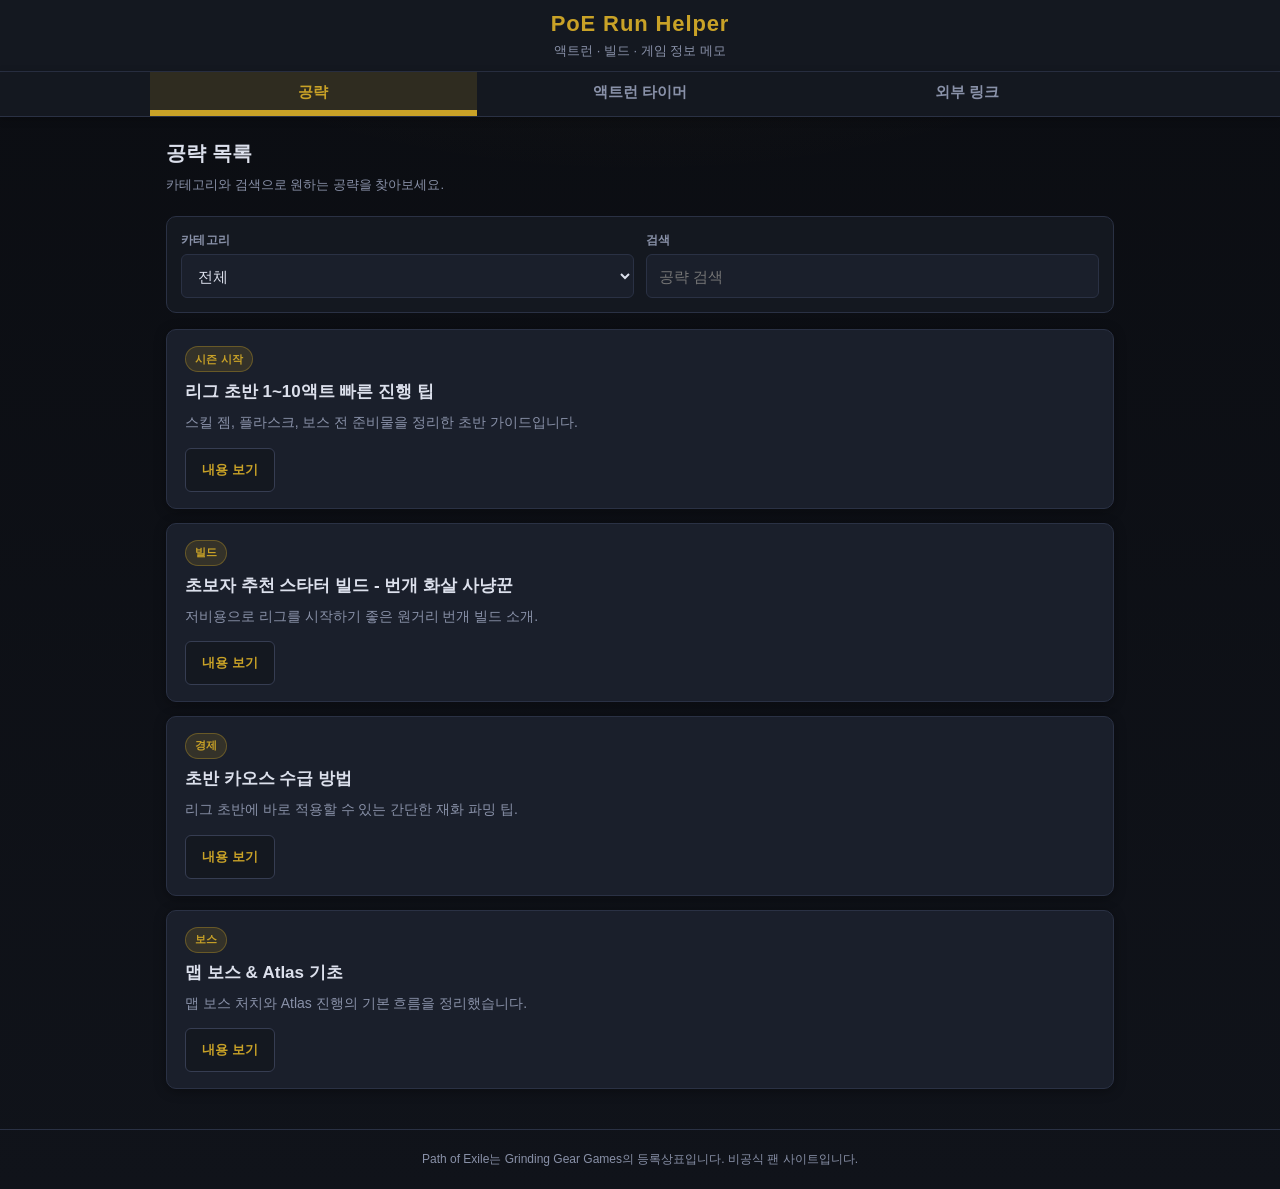
==== index.html @ e357b381 "뼈대 생성 후 1차 수정" ====
<!DOCTYPE html>
<html lang="ko">
<head>
  <meta charset="UTF-8">
  <meta name="viewport" content="width=device-width, initial-scale=1.0">
  <meta name="description" content="Path of Exile 액트런 타이머, 공략 정리, 외부 링크 모음">
  <title>PoE Run Helper</title>
  <!-- 상대 경로: GitHub Pages에서도 그대로 동작 -->
  <link rel="stylesheet" href="css/style.css">
</head>
<body>
  <!-- 상단 헤더 -->
  <header class="site-header">
    <div class="header-inner">
      <h1 class="site-title">PoE Run Helper</h1>
      <p class="site-subtitle">액트런 · 빌드 · 게임 정보 메모</p>
    </div>
  </header>

  <!-- 메인 네비게이션 (탭 전환) -->
  <nav class="main-nav" aria-label="메인 메뉴">
    <ul class="nav-list">
      <li>
        <button type="button" class="nav-btn is-active" data-section="guides">
          공략
        </button>
      </li>
      <li>
        <button type="button" class="nav-btn" data-section="timer">
          액트런 타이머
        </button>
      </li>
      <li>
        <button type="button" class="nav-btn" data-section="links">
          외부 링크
        </button>
      </li>
    </ul>
  </nav>

  <main class="main-content">
    <!-- ===== 공략 섹션 ===== -->
    <section id="guides" class="content-section is-active" aria-labelledby="guides-heading">
      <div class="section-header">
        <h2 id="guides-heading">공략 목록</h2>
        <p class="section-desc">카테고리와 검색으로 원하는 공략을 찾아보세요.</p>
      </div>

      <!-- 필터 & 검색 -->
      <div class="guide-controls">
        <div class="control-group">
          <label for="category-filter">카테고리</label>
          <select id="category-filter">
            <option value="all">전체</option>
          </select>
        </div>
        <div class="control-group">
          <label for="guide-search">검색</label>
          <input type="search" id="guide-search" placeholder="공략 검색" autocomplete="off">
        </div>
      </div>

      <!-- 공략 목록 (JavaScript로 채움) -->
      <ul id="guide-list" class="guide-list" aria-live="polite"></ul>
      <p id="guide-empty" class="empty-message" hidden>검색 결과가 없습니다.</p>
    </section>

    <!-- ===== 액트런 타이머 섹션 ===== -->
    <section id="timer" class="content-section" aria-labelledby="timer-heading" hidden>
      <div class="section-header">
        <h2 id="timer-heading">액트런 타이머</h2>
        <p class="section-desc">액트 1~10 구간 시간을 기록합니다. 새로고침 시 기록이 초기화됩니다.</p>
      </div>

      <!-- 타이머 상태 + 누적 시간 -->
      <div class="timer-panel" id="timer-panel">
        <p class="timer-status" id="timer-status" aria-live="polite">대기</p>
        <div class="timer-display" id="timer-display" aria-live="polite">00:00:00.0</div>
        <p class="timer-recent" id="timer-recent" aria-live="polite"></p>
      </div>

      <!-- 타이머 제어 버튼 -->
      <div class="timer-controls">
        <button type="button" id="btn-start" class="btn btn-primary">시작</button>
        <button type="button" id="btn-pause" class="btn" disabled>일시정지</button>
        <button type="button" id="btn-resume" class="btn" disabled>재개</button>
        <button type="button" id="btn-reset" class="btn btn-danger">초기화</button>
      </div>

      <!-- 액트 완료 버튼 (1~10) -->
      <div class="act-buttons">
        <h3>액트 완료 기록</h3>
        <div id="act-btn-group" class="act-btn-group"></div>
        <button type="button" id="btn-undo-act" class="btn btn-secondary" disabled>
          마지막 액트 기록 취소
        </button>
      </div>

      <!-- 액트 기록 테이블 -->
      <div class="act-records-wrap">
        <h3>기록</h3>
        <table class="act-table" aria-label="액트 구간 기록">
          <thead>
            <tr>
              <th scope="col">액트</th>
              <th scope="col">누적 시간</th>
              <th scope="col">구간 시간</th>
            </tr>
          </thead>
          <tbody id="act-records-body">
            <tr class="empty-row">
              <td colspan="3">아직 기록이 없습니다. 타이머를 시작한 뒤 액트 완료 버튼을 눌러보세요.</td>
            </tr>
          </tbody>
        </table>
      </div>
    </section>

    <!-- ===== 외부 링크 섹션 ===== -->
    <section id="links" class="content-section" aria-labelledby="links-heading" hidden>
      <div class="section-header">
        <h2 id="links-heading">외부 공략 링크</h2>
        <p class="section-desc">유용한 PoE 관련 사이트로 이동합니다. 새 탭에서 열립니다.</p>
      </div>
      <div id="external-links" class="link-cards"></div>
    </section>
  </main>

  <footer class="site-footer">
    <p>Path of Exile는 Grinding Gear Games의 등록상표입니다. 비공식 팬 사이트입니다.</p>
  </footer>

  <!-- 데이터 파일을 먼저, 앱 로직을 나중에 불러옴 -->
  <script src="js/data.js"></script>
  <script src="js/app.js"></script>
</body>
</html>
---- css/style.css ----
/* ========================================
   PoE Run Helper - 공통 스타일
   ======================================== */

:root {
  --bg-dark: #0b0d12;
  --bg-panel: #141820;
  --bg-card: #1a1f2b;
  --bg-card-expanded: #1e2433;
  --bg-hover: #252b3a;
  --border: #2a3144;
  --border-light: #363d52;
  --text: #dce0ec;
  --text-muted: #8991a8;
  --accent: #c9a227;
  --accent-dim: #8a7020;
  --accent-glow: rgba(201, 162, 39, 0.15);
  --danger: #c44;
  --success: #4a9;
  --running: #5cb85c;
  --paused: #d4a017;
  --radius: 10px;
  --radius-sm: 6px;
  --shadow: 0 2px 12px rgba(0, 0, 0, 0.35);
  --shadow-hover: 0 6px 24px rgba(0, 0, 0, 0.45);
  --max-width: 980px;
  --font: "Segoe UI", "Malgun Gothic", sans-serif;
  --font-mono: "Consolas", "Courier New", monospace;
  --touch-min: 44px;
}

*,
*::before,
*::after {
  box-sizing: border-box;
}

html {
  scroll-behavior: smooth;
}

body {
  margin: 0;
  min-height: 100vh;
  font-family: var(--font);
  font-size: 16px;
  line-height: 1.6;
  color: var(--text);
  background: var(--bg-dark);
  background-image:
    radial-gradient(ellipse 80% 50% at 50% -20%, rgba(201, 162, 39, 0.08) 0%, transparent 70%),
    linear-gradient(180deg, #0b0d12 0%, #10131a 100%);
}

/* 포커스 링 (키보드 접근성) */
:focus-visible {
  outline: 2px solid var(--accent);
  outline-offset: 2px;
}

/* ===== 헤더 ===== */
.site-header {
  border-bottom: 1px solid var(--border);
  background: var(--bg-panel);
  padding: 0.625rem 1rem;
  text-align: center;
}

.site-title {
  margin: 0;
  font-size: 1.375rem;
  font-weight: 700;
  color: var(--accent);
  letter-spacing: 0.04em;
  line-height: 1.3;
}

.site-subtitle {
  margin: 0.125rem 0 0;
  font-size: 0.8125rem;
  color: var(--text-muted);
}

/* ===== 네비게이션 ===== */
.main-nav {
  position: sticky;
  top: 0;
  z-index: 100;
  background: var(--bg-panel);
  border-bottom: 1px solid var(--border);
  box-shadow: 0 2px 8px rgba(0, 0, 0, 0.25);
}

.nav-list {
  display: flex;
  list-style: none;
  margin: 0 auto;
  padding: 0;
  max-width: var(--max-width);
}

.nav-list li {
  flex: 1;
  min-width: 0;
}

.nav-btn {
  display: block;
  width: 100%;
  min-height: var(--touch-min);
  padding: 0.625rem 0.5rem;
  border: none;
  border-bottom: 3px solid transparent;
  background: transparent;
  color: var(--text-muted);
  font-family: inherit;
  font-size: 0.9375rem;
  font-weight: 600;
  cursor: pointer;
  transition: color 0.2s, border-color 0.2s, background 0.2s;
  white-space: nowrap;
}

.nav-btn:hover {
  color: var(--text);
  background: var(--bg-hover);
}

.nav-btn.is-active {
  color: var(--accent);
  border-bottom-color: var(--accent);
  background: var(--accent-glow);
  box-shadow: inset 0 -3px 0 var(--accent);
}

/* ===== 메인 ===== */
.main-content {
  max-width: var(--max-width);
  margin: 0 auto;
  padding: 1.25rem 1rem 2.5rem;
}

.content-section {
  display: none;
}

.content-section.is-active {
  display: block;
}

.section-header {
  margin-bottom: 1.25rem;
}

.section-header h2 {
  margin: 0 0 0.375rem;
  font-size: 1.25rem;
  color: var(--text);
}

.section-desc {
  margin: 0;
  font-size: 0.8125rem;
  color: var(--text-muted);
}

/* ===== 공통 버튼 ===== */
.btn {
  display: inline-flex;
  align-items: center;
  justify-content: center;
  min-height: var(--touch-min);
  padding: 0.5rem 1.125rem;
  border: 1px solid var(--border);
  border-radius: var(--radius-sm);
  background: var(--bg-card);
  color: var(--text);
  font-family: inherit;
  font-size: 0.875rem;
  font-weight: 600;
  cursor: pointer;
  transition: background 0.15s, border-color 0.15s, transform 0.1s;
}

.btn:hover:not(:disabled) {
  background: var(--bg-hover);
  border-color: var(--border-light);
}

.btn:active:not(:disabled) {
  transform: scale(0.98);
}

.btn:disabled {
  opacity: 0.4;
  cursor: not-allowed;
}

.btn-primary {
  background: var(--accent-dim);
  border-color: var(--accent);
  color: #fff;
}

.btn-primary:hover:not(:disabled) {
  background: var(--accent);
}

.btn-danger {
  border-color: var(--danger);
  color: #f88;
}

.btn-secondary {
  margin-top: 0.875rem;
}

/* ===== 공략 ===== */
.guide-controls {
  display: flex;
  flex-wrap: wrap;
  gap: 0.75rem;
  margin-bottom: 1rem;
  padding: 0.875rem;
  background: var(--bg-panel);
  border: 1px solid var(--border);
  border-radius: var(--radius);
}

.control-group {
  flex: 1 1 160px;
  min-width: 0;
  display: flex;
  flex-direction: column;
  gap: 0.25rem;
}

.control-group label {
  font-size: 0.75rem;
  font-weight: 600;
  color: var(--text-muted);
  text-transform: uppercase;
  letter-spacing: 0.04em;
}

.control-group select,
.control-group input {
  width: 100%;
  min-height: var(--touch-min);
  padding: 0.5rem 0.75rem;
  border: 1px solid var(--border);
  border-radius: var(--radius-sm);
  background: var(--bg-card);
  color: var(--text);
  font-family: inherit;
  font-size: 0.9375rem;
}

.control-group input:focus,
.control-group select:focus {
  outline: none;
  border-color: var(--accent);
  box-shadow: 0 0 0 2px var(--accent-glow);
}

.guide-list {
  list-style: none;
  margin: 0;
  padding: 0;
  display: flex;
  flex-direction: column;
  gap: 0.875rem;
}

.guide-item {
  border: 1px solid var(--border);
  border-radius: var(--radius);
  background: var(--bg-card);
  box-shadow: var(--shadow);
  overflow: hidden;
  transition: border-color 0.2s, box-shadow 0.2s, background 0.2s;
}

.guide-item:hover {
  border-color: var(--border-light);
  box-shadow: var(--shadow-hover);
}

.guide-item.is-expanded {
  border-color: var(--accent-dim);
  background: var(--bg-card-expanded);
  box-shadow: 0 0 0 1px var(--accent-glow), var(--shadow-hover);
}

.guide-card-body {
  padding: 1rem 1.125rem;
}

.guide-card-top {
  display: flex;
  flex-wrap: wrap;
  align-items: flex-start;
  gap: 0.5rem 0.75rem;
  margin-bottom: 0.5rem;
}

.guide-category {
  display: inline-block;
  flex-shrink: 0;
  padding: 0.2rem 0.55rem;
  border-radius: 999px;
  border: 1px solid rgba(201, 162, 39, 0.35);
  background: var(--accent-glow);
  color: var(--accent);
  font-size: 0.6875rem;
  font-weight: 700;
  letter-spacing: 0.03em;
  text-transform: uppercase;
}

.guide-title {
  flex: 1 1 100%;
  margin: 0;
  font-size: 1.0625rem;
  font-weight: 700;
  color: var(--text);
  line-height: 1.4;
}

.guide-summary {
  margin: 0 0 0.875rem;
  font-size: 0.875rem;
  color: var(--text-muted);
  line-height: 1.55;
}

.guide-toggle {
  display: inline-flex;
  align-items: center;
  min-height: var(--touch-min);
  padding: 0.375rem 1rem;
  border: 1px solid var(--border-light);
  border-radius: var(--radius-sm);
  background: var(--bg-panel);
  color: var(--accent);
  font-family: inherit;
  font-size: 0.8125rem;
  font-weight: 600;
  cursor: pointer;
  transition: background 0.15s, border-color 0.15s;
}

.guide-toggle:hover {
  background: var(--bg-hover);
  border-color: var(--accent-dim);
}

.guide-item.is-expanded .guide-toggle {
  background: var(--accent-glow);
  border-color: var(--accent-dim);
}

/* 펼침 영역 애니메이션 */
.guide-detail {
  display: grid;
  grid-template-rows: 0fr;
  transition: grid-template-rows 0.28s ease;
}

.guide-item.is-expanded .guide-detail {
  grid-template-rows: 1fr;
}

.guide-detail-inner {
  overflow: hidden;
}

.guide-detail-content {
  padding: 0 1.125rem 1.125rem;
  border-top: 1px solid var(--border);
  padding-top: 1rem;
}

.guide-section {
  margin-bottom: 1.125rem;
}

.guide-section:last-child {
  margin-bottom: 0;
}

.guide-section-heading {
  margin: 0 0 0.5rem;
  font-size: 0.9375rem;
  font-weight: 700;
  color: var(--accent);
}

.guide-section-list {
  margin: 0;
  padding-left: 1.125rem;
  color: var(--text);
}

.guide-section-list li {
  margin-bottom: 0.375rem;
  font-size: 0.875rem;
  line-height: 1.6;
}

.guide-section-list li:last-child {
  margin-bottom: 0;
}

.empty-message {
  text-align: center;
  padding: 2rem 1rem;
  color: var(--text-muted);
  font-size: 0.9375rem;
}

/* ===== 타이머 ===== */
.timer-panel {
  text-align: center;
  padding: 1.25rem 1rem 1rem;
  margin-bottom: 1rem;
  border: 1px solid var(--border);
  border-radius: var(--radius);
  background: var(--bg-panel);
  transition: border-color 0.25s, box-shadow 0.25s;
}

.timer-panel.is-running {
  border-color: rgba(92, 184, 92, 0.45);
  box-shadow: 0 0 20px rgba(92, 184, 92, 0.08);
}

.timer-panel.is-paused {
  border-color: rgba(212, 160, 23, 0.45);
  box-shadow: 0 0 20px rgba(212, 160, 23, 0.08);
}

.timer-status {
  margin: 0 0 0.5rem;
  font-size: 0.8125rem;
  font-weight: 700;
  letter-spacing: 0.08em;
  text-transform: uppercase;
  color: var(--text-muted);
}

.timer-panel.is-running .timer-status {
  color: var(--running);
}

.timer-panel.is-paused .timer-status {
  color: var(--paused);
}

.timer-display {
  font-family: var(--font-mono);
  font-size: clamp(2.75rem, 12vw, 4.5rem);
  font-weight: 700;
  font-variant-numeric: tabular-nums;
  letter-spacing: 0.02em;
  color: var(--accent);
  line-height: 1.1;
  min-height: 1.2em;
}

.timer-recent {
  margin: 0.75rem 0 0;
  min-height: 1.25em;
  font-size: 0.875rem;
  color: var(--text-muted);
}

.timer-recent:not(:empty) {
  color: var(--success);
  font-weight: 600;
}

.timer-controls {
  display: flex;
  flex-wrap: wrap;
  gap: 0.5rem;
  justify-content: center;
  margin-bottom: 1.75rem;
}

.act-buttons h3,
.act-records-wrap h3 {
  margin: 0 0 0.75rem;
  font-size: 0.9375rem;
  font-weight: 600;
  color: var(--text-muted);
}

.act-btn-group {
  display: grid;
  grid-template-columns: repeat(5, 1fr);
  gap: 0.625rem;
}

.act-btn {
  min-height: var(--touch-min);
  padding: 0.625rem 0.375rem;
  font-size: 0.8125rem;
  font-weight: 700;
  line-height: 1.2;
  border-color: var(--border-light);
}

.act-btn.is-recorded {
  border-color: rgba(68, 170, 153, 0.5);
  background: rgba(68, 170, 153, 0.1);
}

.act-records-wrap {
  margin-top: 1.5rem;
  overflow-x: auto;
  -webkit-overflow-scrolling: touch;
}

.act-table {
  width: 100%;
  min-width: 320px;
  border-collapse: collapse;
  font-size: 0.875rem;
}

.act-table th,
.act-table td {
  padding: 0.75rem 0.875rem;
  border: 1px solid var(--border);
  text-align: center;
}

.act-table th {
  background: var(--bg-panel);
  color: var(--text-muted);
  font-weight: 600;
  font-size: 0.8125rem;
}

.act-table td {
  background: var(--bg-card);
  font-family: var(--font-mono);
  font-variant-numeric: tabular-nums;
}

.act-table td:first-child {
  font-family: var(--font);
  font-weight: 700;
  color: var(--accent);
}

.act-table tr.is-latest td {
  background: rgba(201, 162, 39, 0.1);
  border-color: var(--accent-dim);
}

.act-table .empty-row td {
  padding: 1.25rem;
  color: var(--text-muted);
  font-family: var(--font);
  font-style: normal;
  font-size: 0.8125rem;
  line-height: 1.5;
}

/* ===== 외부 링크 ===== */
.link-cards {
  display: grid;
  grid-template-columns: repeat(auto-fill, minmax(260px, 1fr));
  gap: 0.875rem;
}

.link-card {
  display: flex;
  flex-direction: column;
  min-height: 140px;
  padding: 1.125rem 1.25rem;
  border: 1px solid var(--border);
  border-radius: var(--radius);
  background: var(--bg-card);
  color: inherit;
  text-decoration: none;
  box-shadow: var(--shadow);
  transition: border-color 0.2s, transform 0.15s, box-shadow 0.2s;
}

.link-card:hover {
  border-color: var(--accent-dim);
  transform: translateY(-2px);
  box-shadow: var(--shadow-hover);
}

.link-card:focus-visible {
  border-color: var(--accent);
}

.link-card-name {
  margin: 0 0 0.375rem;
  font-size: 1.0625rem;
  font-weight: 700;
  color: var(--accent);
}

.link-card-desc {
  flex: 1;
  margin: 0;
  font-size: 0.875rem;
  color: var(--text-muted);
  line-height: 1.5;
}

.link-card-action {
  margin-top: 0.875rem;
  font-size: 0.8125rem;
  font-weight: 600;
  color: var(--text);
}

.link-card:hover .link-card-action {
  color: var(--accent);
}

/* ===== 푸터 ===== */
.site-footer {
  text-align: center;
  padding: 1.25rem 1rem;
  border-top: 1px solid var(--border);
  font-size: 0.75rem;
  color: var(--text-muted);
}

.site-footer p {
  margin: 0;
}

/* ===== 반응형 ===== */
@media (max-width: 768px) {
  .act-btn-group {
    grid-template-columns: repeat(3, 1fr);
  }
}

@media (max-width: 600px) {
  .site-title {
    font-size: 1.2rem;
  }

  .nav-btn {
    font-size: 0.8125rem;
    padding: 0.5rem 0.25rem;
  }

  .timer-controls .btn {
    flex: 1 1 calc(50% - 0.25rem);
    min-width: 0;
  }

  .act-btn-group {
    grid-template-columns: repeat(2, 1fr);
    gap: 0.5rem;
  }

  .act-btn {
    font-size: 0.75rem;
  }

  .guide-controls {
    flex-direction: column;
  }

  .guide-section-list {
    padding-left: 1rem;
  }

  .guide-detail-content {
    padding-left: 1rem;
    padding-right: 1rem;
  }
}

@media (max-width: 380px) {
  .act-btn-group {
    grid-template-columns: repeat(2, 1fr);
  }
}

@media (min-width: 769px) {
  .act-btn-group {
    grid-template-columns: repeat(5, 1fr);
  }
}
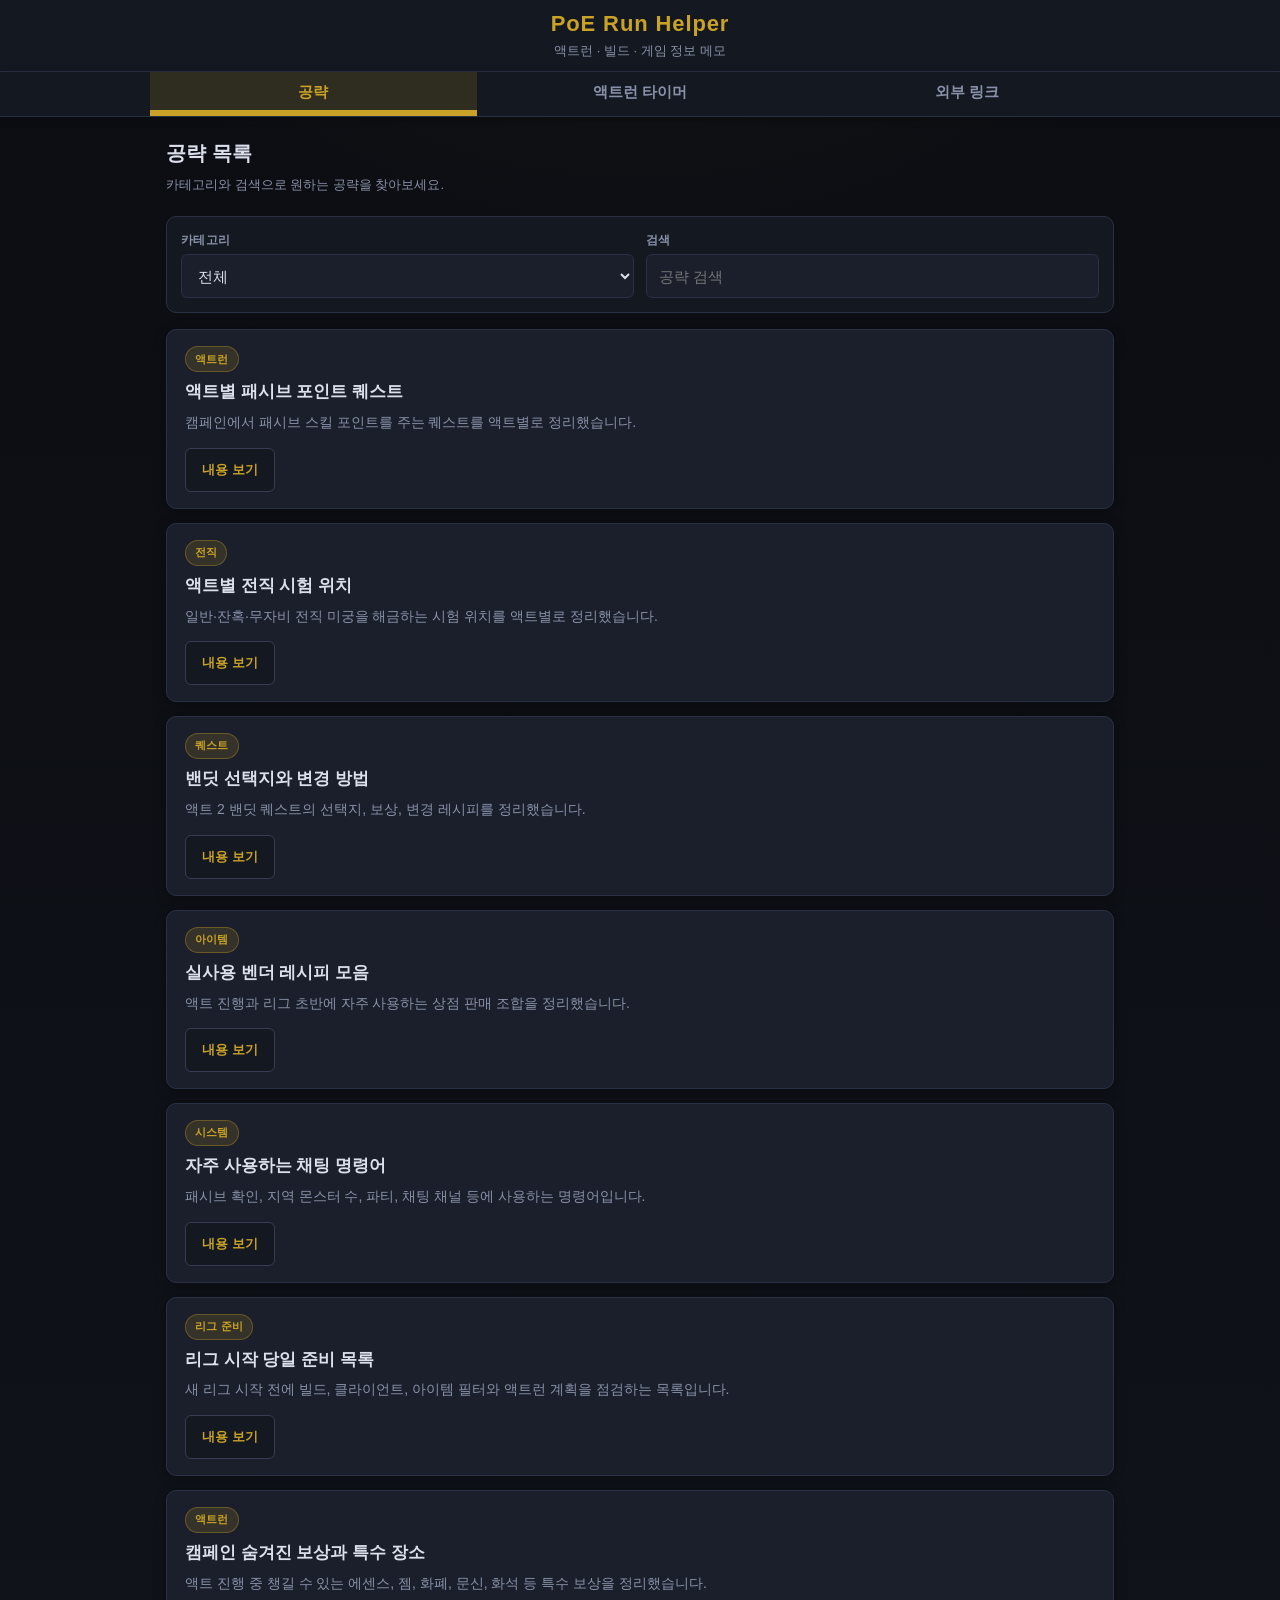
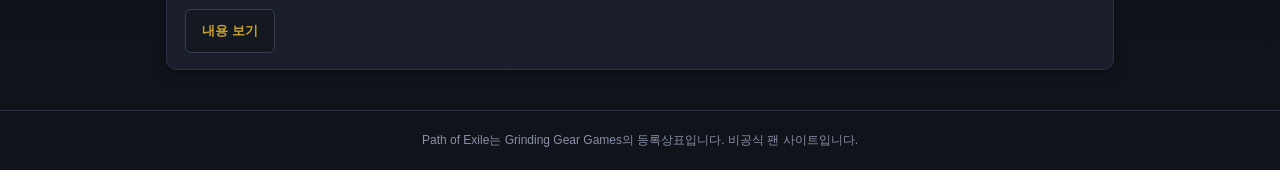
==== commit 8899f198: "타이머 팝업 수정중" ====
--- a/index.html
+++ b/index.html
@@ -70,6 +70,7 @@
       <div class="section-header">
         <h2 id="timer-heading">액트런 타이머</h2>
         <p class="section-desc">액트 1~10 구간 시간을 기록합니다. 새로고침 시 기록이 초기화됩니다.</p>
+        <button type="button" id="open-timer-popup" class="timer-popup-button">타이머 새 창으로 열기</button>
       </div>
 
       <!-- 타이머 상태 + 누적 시간 -->
--- a/css/style.css
+++ b/css/style.css
@@ -397,7 +397,7 @@
 }
 
 .guide-section-list {
-  margin: 0;
+  margin: 10px 0;
   padding-left: 1.125rem;
   color: var(--text);
 }
@@ -410,6 +410,10 @@
 
 .guide-section-list li:last-child {
   margin-bottom: 0;
+}
+
+.guide-detail-section + .guide-detail-section {
+  margin-top: 1.25rem;
 }
 
 .empty-message {
@@ -695,3 +699,51 @@
     grid-template-columns: repeat(5, 1fr);
   }
 }
+
+/* 공략 상세 내용 안의 외부 링크 */
+.guide-content-link {
+  display: inline-flex;
+  align-items: center;
+  gap: 0.3rem;
+  color: var(--accent);
+  font-weight: 600;
+  text-decoration: none;
+  text-underline-offset: 0.2em;
+  word-break: break-word;
+}
+
+.guide-content-link:hover {
+  color: #e6c34a;
+  text-decoration: underline;
+}
+
+.guide-content-link:focus-visible {
+  outline: 2px solid var(--accent);
+  outline-offset: 3px;
+  border-radius: 3px;
+}
+
+.guide-link-item {
+  margin-top: 0.35rem;
+}
+
+body.timer-only .site-header,
+body.timer-only #guide-section,
+body.timer-only #links-section,
+body.timer-only .main-nav {
+  display: none;
+}
+
+body.timer-only main {
+  max-width: 100%;
+  padding: 1rem;
+}
+
+body.timer-only #timer-section {
+  display: block;
+  margin: 0;
+}
+
+body.timer-only .timer-popup-button {
+  display: none;
+}
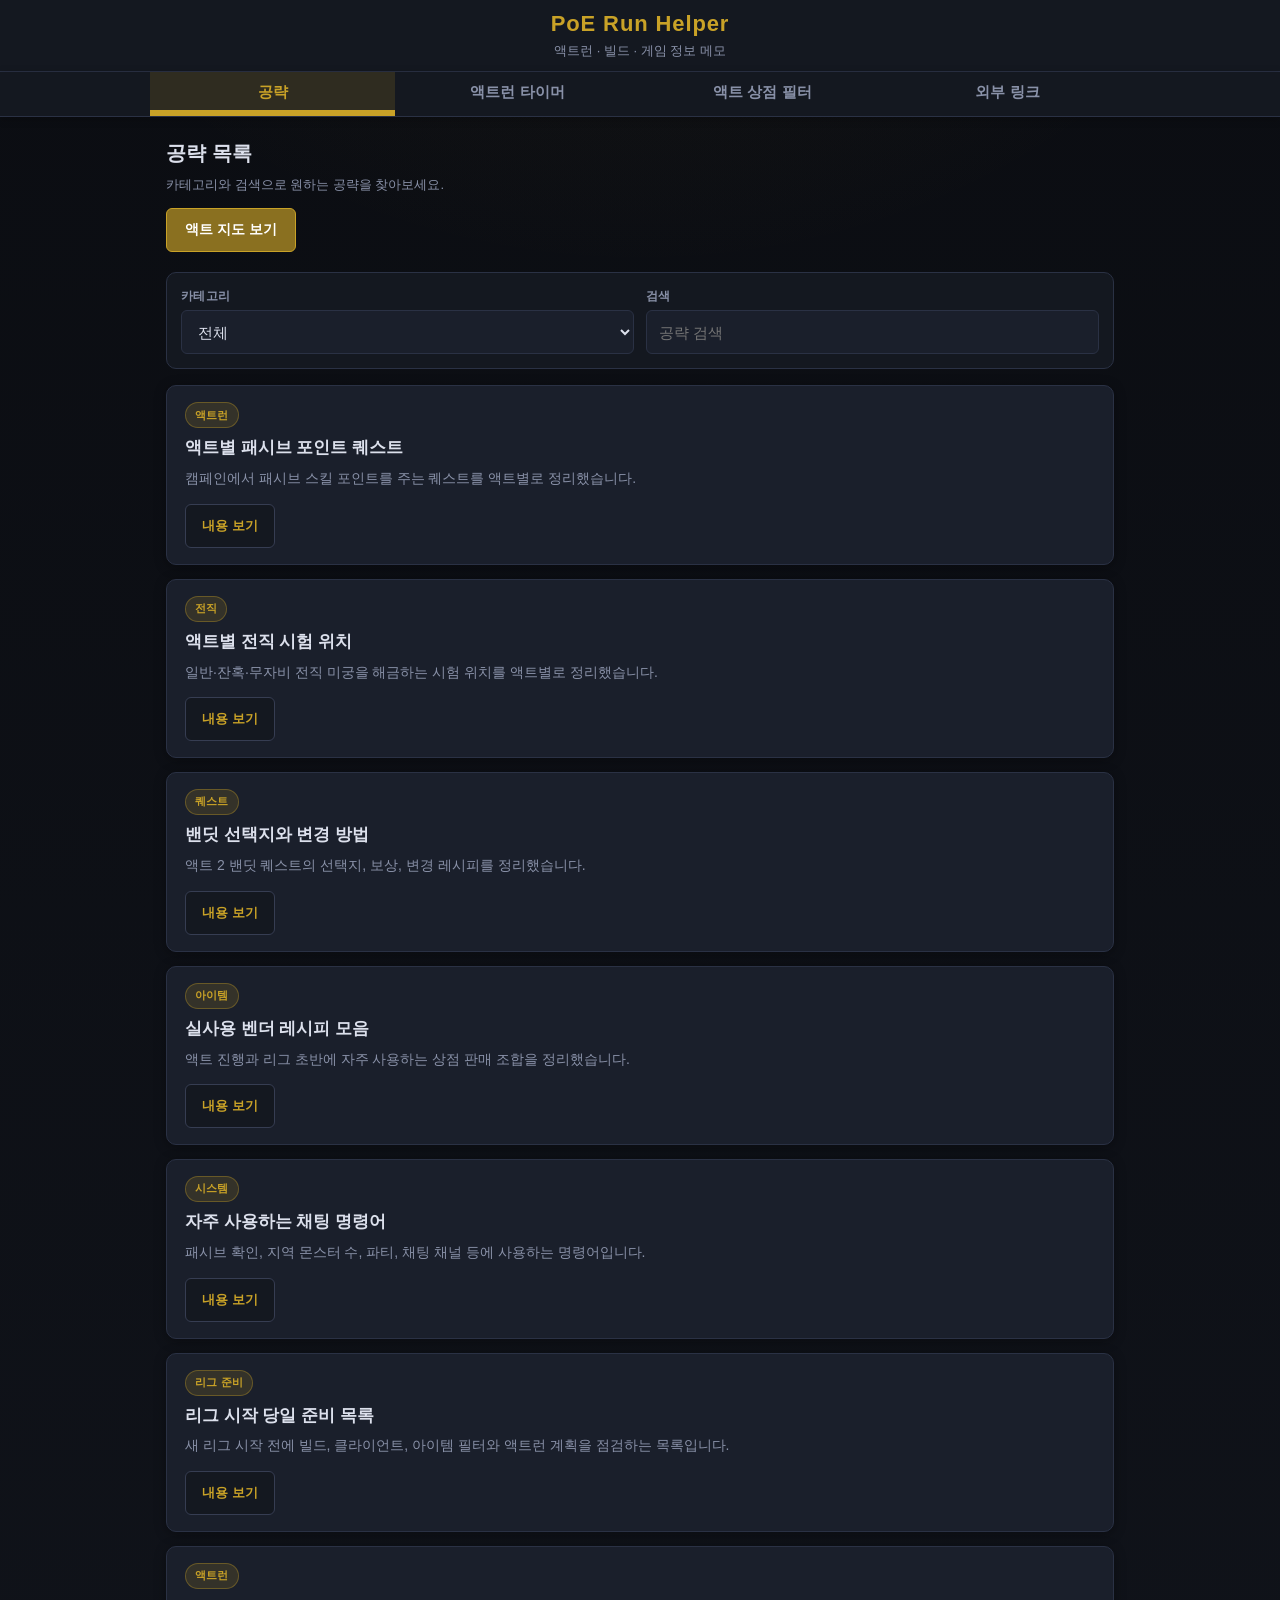
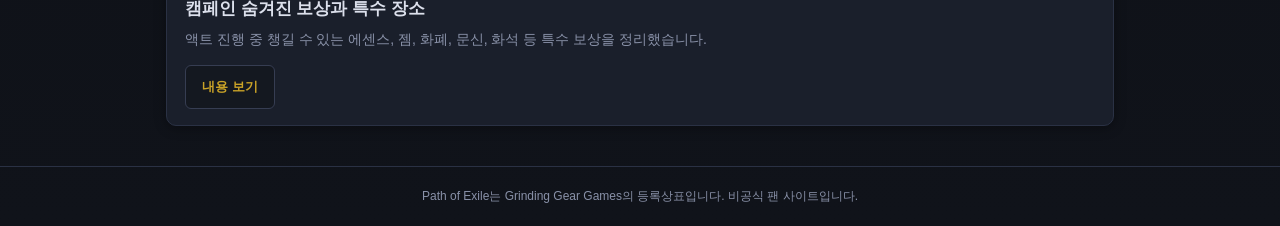
==== commit c6bdb45d: "액트 지역 지도 모달 추가" ====
--- a/index.html
+++ b/index.html
@@ -3,13 +3,13 @@
 <head>
   <meta charset="UTF-8">
   <meta name="viewport" content="width=device-width, initial-scale=1.0">
-  <meta name="description" content="Path of Exile 액트런 타이머, 공략 정리, 외부 링크 모음">
+  <meta name="description" content="Path of Exile 액트런 타이머, 공략 정리, 액트 상점 필터, 외부 링크 모음">
   <title>PoE Run Helper</title>
-  <!-- 상대 경로: GitHub Pages에서도 그대로 동작 -->
   <link rel="stylesheet" href="css/style.css">
+  <link rel="stylesheet" href="css/vendor-filter.css">
+  <link rel="stylesheet" href="css/act-maps.css">
 </head>
 <body>
-  <!-- 상단 헤더 -->
   <header class="site-header">
     <div class="header-inner">
       <h1 class="site-title">PoE Run Helper</h1>
@@ -17,36 +17,31 @@
     </div>
   </header>
 
-  <!-- 메인 네비게이션 (탭 전환) -->
   <nav class="main-nav" aria-label="메인 메뉴">
     <ul class="nav-list">
       <li>
-        <button type="button" class="nav-btn is-active" data-section="guides">
-          공략
-        </button>
-      </li>
-      <li>
-        <button type="button" class="nav-btn" data-section="timer">
-          액트런 타이머
-        </button>
-      </li>
-      <li>
-        <button type="button" class="nav-btn" data-section="links">
-          외부 링크
-        </button>
+        <button type="button" class="nav-btn is-active" data-section="guides">공략</button>
+      </li>
+      <li>
+        <button type="button" class="nav-btn" data-section="timer">액트런 타이머</button>
+      </li>
+      <li>
+        <button type="button" class="nav-btn" data-section="vendor-filter">액트 상점 필터</button>
+      </li>
+      <li>
+        <button type="button" class="nav-btn" data-section="links">외부 링크</button>
       </li>
     </ul>
   </nav>
 
   <main class="main-content">
-    <!-- ===== 공략 섹션 ===== -->
     <section id="guides" class="content-section is-active" aria-labelledby="guides-heading">
       <div class="section-header">
         <h2 id="guides-heading">공략 목록</h2>
         <p class="section-desc">카테고리와 검색으로 원하는 공략을 찾아보세요.</p>
-      </div>
-
-      <!-- 필터 & 검색 -->
+        <button type="button" id="open-act-map" class="btn btn-primary act-map-open-button">액트 지도 보기</button>
+      </div>
+
       <div class="guide-controls">
         <div class="control-group">
           <label for="category-filter">카테고리</label>
@@ -60,44 +55,36 @@
         </div>
       </div>
 
-      <!-- 공략 목록 (JavaScript로 채움) -->
       <ul id="guide-list" class="guide-list" aria-live="polite"></ul>
       <p id="guide-empty" class="empty-message" hidden>검색 결과가 없습니다.</p>
     </section>
 
-    <!-- ===== 액트런 타이머 섹션 ===== -->
     <section id="timer" class="content-section" aria-labelledby="timer-heading" hidden>
       <div class="section-header">
         <h2 id="timer-heading">액트런 타이머</h2>
         <p class="section-desc">액트 1~10 구간 시간을 기록합니다. 새로고침 시 기록이 초기화됩니다.</p>
-        <button type="button" id="open-timer-popup" class="timer-popup-button">타이머 새 창으로 열기</button>
-      </div>
-
-      <!-- 타이머 상태 + 누적 시간 -->
+      </div>
+
       <div class="timer-panel" id="timer-panel">
         <p class="timer-status" id="timer-status" aria-live="polite">대기</p>
         <div class="timer-display" id="timer-display" aria-live="polite">00:00:00.0</div>
         <p class="timer-recent" id="timer-recent" aria-live="polite"></p>
       </div>
 
-      <!-- 타이머 제어 버튼 -->
       <div class="timer-controls">
         <button type="button" id="btn-start" class="btn btn-primary">시작</button>
         <button type="button" id="btn-pause" class="btn" disabled>일시정지</button>
         <button type="button" id="btn-resume" class="btn" disabled>재개</button>
         <button type="button" id="btn-reset" class="btn btn-danger">초기화</button>
-      </div>
-
-      <!-- 액트 완료 버튼 (1~10) -->
+        <button type="button" id="open-timer-popup" class="btn btn-primary timer-popup-button">타이머 새 창으로 열기</button>
+      </div>
+
       <div class="act-buttons">
         <h3>액트 완료 기록</h3>
         <div id="act-btn-group" class="act-btn-group"></div>
-        <button type="button" id="btn-undo-act" class="btn btn-secondary" disabled>
-          마지막 액트 기록 취소
-        </button>
-      </div>
-
-      <!-- 액트 기록 테이블 -->
+        <button type="button" id="btn-undo-act" class="btn btn-secondary" disabled>마지막 액트 기록 취소</button>
+      </div>
+
       <div class="act-records-wrap">
         <h3>기록</h3>
         <table class="act-table" aria-label="액트 구간 기록">
@@ -117,7 +104,61 @@
       </div>
     </section>
 
-    <!-- ===== 외부 링크 섹션 ===== -->
+    <section id="vendor-filter" class="content-section" aria-labelledby="vendor-filter-heading" hidden>
+      <div class="section-header">
+        <h2 id="vendor-filter-heading">액트 상점 필터</h2>
+        <p class="section-desc">액트 진행 중 상점 검색창에 붙여넣을 정규식을 만듭니다. 모든 조건은 “하나라도 만족”으로 연결됩니다.</p>
+      </div>
+
+      <div class="vendor-filter-layout">
+        <section class="vendor-card" aria-labelledby="vendor-presets-heading">
+          <h3 id="vendor-presets-heading">빠른 프리셋</h3>
+          <div class="vendor-preset-list">
+            <button type="button" class="btn vendor-preset" data-preset="three-link">3링크</button>
+            <button type="button" class="btn vendor-preset" data-preset="three-link-move">3링크 + 이동속도</button>
+            <button type="button" class="btn vendor-preset" data-preset="four-link-move">4링크 + 이동속도</button>
+            <button type="button" class="btn vendor-preset" data-preset="life-resistance">생명력 + 저항</button>
+          </div>
+        </section>
+
+        <section class="vendor-card" aria-labelledby="vendor-links-heading">
+          <h3 id="vendor-links-heading">링크 조건</h3>
+          <p class="vendor-help">3.29 기본 흰 소켓을 고려해 색상과 순서는 보지 않고, 연결 수만 검색합니다.</p>
+          <div class="vendor-radio-grid">
+            <label class="vendor-choice"><input type="radio" name="vendor-link-count" value="" checked> 조건 없음</label>
+            <label class="vendor-choice"><input type="radio" name="vendor-link-count" value=".-."> 2링크 이상</label>
+            <label class="vendor-choice"><input type="radio" name="vendor-link-count" value=".-.-."> 3링크 이상</label>
+            <label class="vendor-choice"><input type="radio" name="vendor-link-count" value=".-.-.-."> 4링크 이상</label>
+          </div>
+        </section>
+
+        <section class="vendor-card" aria-labelledby="vendor-options-heading">
+          <h3 id="vendor-options-heading">추가 옵션</h3>
+          <div id="vendor-option-list" class="vendor-option-grid"></div>
+        </section>
+
+        <section class="vendor-card" aria-labelledby="vendor-keywords-heading">
+          <h3 id="vendor-keywords-heading">직접 키워드</h3>
+          <label for="vendor-keywords" class="vendor-label">쉼표로 여러 개 입력</label>
+          <input type="text" id="vendor-keywords" class="vendor-input" placeholder="예: 화강암, 석영, 마나" autocomplete="off">
+          <p class="vendor-help">직접 입력한 값은 정규식 문법이 아닌 일반 문자로 처리합니다.</p>
+        </section>
+
+        <section class="vendor-card vendor-result-card" aria-labelledby="vendor-result-heading">
+          <div class="vendor-result-header">
+            <h3 id="vendor-result-heading">생성된 정규식</h3>
+            <span id="vendor-regex-length" class="vendor-regex-length">0자</span>
+          </div>
+          <textarea id="vendor-regex-result" class="vendor-result" rows="4" readonly spellcheck="false" aria-label="생성된 상점 검색 정규식"></textarea>
+          <div class="vendor-result-actions">
+            <button type="button" id="vendor-copy" class="btn btn-primary" disabled>복사하기</button>
+            <button type="button" id="vendor-reset" class="btn">초기화</button>
+            <span id="vendor-copy-message" class="vendor-copy-message" aria-live="polite"></span>
+          </div>
+        </section>
+      </div>
+    </section>
+
     <section id="links" class="content-section" aria-labelledby="links-heading" hidden>
       <div class="section-header">
         <h2 id="links-heading">외부 공략 링크</h2>
@@ -126,13 +167,46 @@
       <div id="external-links" class="link-cards"></div>
     </section>
   </main>
+
+
+  <div id="act-map-modal" class="act-map-modal" hidden>
+    <div class="act-map-backdrop" data-act-map-close></div>
+    <section class="act-map-dialog" role="dialog" aria-modal="true" aria-labelledby="act-map-title">
+      <div class="act-map-header">
+        <div>
+          <p class="act-map-kicker">캠페인 지역 연결도</p>
+          <h2 id="act-map-title">1장 지역 지도</h2>
+        </div>
+        <button type="button" id="close-act-map" class="act-map-close" aria-label="액트 지도 닫기">×</button>
+      </div>
+
+      <div id="act-map-tabs" class="act-map-tabs" role="tablist" aria-label="액트 선택"></div>
+
+      <div class="act-map-toolbar" aria-label="지도 확대 도구">
+        <button type="button" id="act-map-prev" class="btn">이전 장</button>
+        <div class="act-map-zoom-controls">
+          <button type="button" id="act-map-zoom-out" class="btn" aria-label="지도 축소">−</button>
+          <button type="button" id="act-map-fit" class="btn">화면 맞춤</button>
+          <button type="button" id="act-map-zoom-in" class="btn" aria-label="지도 확대">＋</button>
+          <span id="act-map-zoom-label" class="act-map-zoom-label" aria-live="polite">100%</span>
+        </div>
+        <button type="button" id="act-map-next" class="btn">다음 장</button>
+      </div>
+
+      <div id="act-map-viewport" class="act-map-viewport">
+        <img id="act-map-image" class="act-map-image" src="assets/maps/act-1.png" alt="1장 지역 지도" draggable="false">
+      </div>
+      <p class="act-map-help">확대한 뒤 마우스로 드래그해 이동할 수 있습니다. ESC를 누르면 닫힙니다.</p>
+    </section>
+  </div>
 
   <footer class="site-footer">
     <p>Path of Exile는 Grinding Gear Games의 등록상표입니다. 비공식 팬 사이트입니다.</p>
   </footer>
 
-  <!-- 데이터 파일을 먼저, 앱 로직을 나중에 불러옴 -->
   <script src="js/data.js"></script>
   <script src="js/app.js"></script>
+  <script src="js/vendor-filter.js"></script>
+  <script src="js/act-maps.js"></script>
 </body>
 </html>
--- a/css/style.css
+++ b/css/style.css
@@ -727,23 +727,28 @@
   margin-top: 0.35rem;
 }
 
-body.timer-only .site-header,
-body.timer-only #guide-section,
-body.timer-only #links-section,
-body.timer-only .main-nav {
-  display: none;
-}
-
 body.timer-only main {
   max-width: 100%;
   padding: 1rem;
 }
 
-body.timer-only #timer-section {
+body.timer-only .site-header,
+body.timer-only #guide,
+body.timer-only #links,
+body.timer-only .main-nav {
+  display: none;
+}
+
+body.timer-only #timer {
   display: block;
   margin: 0;
 }
 
 body.timer-only .timer-popup-button {
   display: none;
+}
+
+body.timer-only .section-desc {
+  font-size: 0.85rem;
+  margin-bottom: 0.5rem;
 }
--- a/css/vendor-filter.css
+++ b/css/vendor-filter.css
@@ -0,0 +1,141 @@
+/* 액트 상점 필터 */
+.vendor-filter-layout {
+  display: grid;
+  gap: 1rem;
+}
+
+.vendor-card {
+  padding: 1.1rem;
+  border: 1px solid rgba(255, 255, 255, 0.1);
+  border-radius: 12px;
+  background: rgba(255, 255, 255, 0.035);
+}
+
+.vendor-card h3 {
+  margin: 0 0 0.85rem;
+}
+
+.vendor-help {
+  margin: -0.35rem 0 0.9rem;
+  color: var(--text-muted, #a9a9b3);
+  font-size: 0.9rem;
+  line-height: 1.55;
+}
+
+.vendor-preset-list,
+.vendor-result-actions {
+  display: flex;
+  flex-wrap: wrap;
+  gap: 0.65rem;
+  align-items: center;
+}
+
+.vendor-radio-grid,
+.vendor-option-grid {
+  display: grid;
+  grid-template-columns: repeat(2, minmax(0, 1fr));
+  gap: 0.7rem;
+}
+
+.vendor-choice {
+  display: flex;
+  align-items: center;
+  gap: 0.55rem;
+  min-height: 44px;
+  padding: 0.7rem 0.8rem;
+  border: 1px solid rgba(255, 255, 255, 0.1);
+  border-radius: 9px;
+  background: rgba(0, 0, 0, 0.14);
+  cursor: pointer;
+}
+
+.vendor-choice:hover {
+  border-color: rgba(255, 255, 255, 0.22);
+}
+
+.vendor-choice input {
+  flex: 0 0 auto;
+  accent-color: var(--accent, #d59b45);
+}
+
+.vendor-label {
+  display: block;
+  margin-bottom: 0.45rem;
+  font-weight: 600;
+}
+
+.vendor-input,
+.vendor-result {
+  width: 100%;
+  box-sizing: border-box;
+  border: 1px solid rgba(255, 255, 255, 0.15);
+  border-radius: 9px;
+  background: rgba(0, 0, 0, 0.22);
+  color: inherit;
+}
+
+.vendor-input {
+  min-height: 44px;
+  padding: 0.7rem 0.8rem;
+}
+
+.vendor-result {
+  resize: vertical;
+  min-height: 108px;
+  padding: 0.85rem;
+  font-family: Consolas, "Courier New", monospace;
+  line-height: 1.55;
+  word-break: break-all;
+}
+
+.vendor-input:focus,
+.vendor-result:focus,
+.vendor-choice:focus-within {
+  outline: 2px solid var(--accent, #d59b45);
+  outline-offset: 2px;
+}
+
+.vendor-result-header {
+  display: flex;
+  justify-content: space-between;
+  gap: 1rem;
+  align-items: baseline;
+}
+
+.vendor-regex-length {
+  color: var(--text-muted, #a9a9b3);
+  font-size: 0.9rem;
+  white-space: nowrap;
+}
+
+.vendor-result-actions {
+  margin-top: 0.8rem;
+}
+
+.vendor-copy-message {
+  min-height: 1.3em;
+  color: var(--success, #78c995);
+  font-size: 0.9rem;
+}
+
+body.timer-only #vendor-filter {
+  display: none !important;
+}
+
+@media (min-width: 900px) {
+  .vendor-option-grid {
+    grid-template-columns: repeat(3, minmax(0, 1fr));
+  }
+}
+
+@media (max-width: 640px) {
+  .vendor-radio-grid,
+  .vendor-option-grid {
+    grid-template-columns: 1fr;
+  }
+
+  .vendor-preset-list .btn,
+  .vendor-result-actions .btn {
+    flex: 1 1 auto;
+  }
+}
--- a/css/act-maps.css
+++ b/css/act-maps.css
@@ -0,0 +1,198 @@
+/* 액트 지도 모달 */
+.act-map-open-button {
+  margin-top: 0.75rem;
+}
+
+.act-map-modal[hidden] {
+  display: none;
+}
+
+.act-map-modal {
+  position: fixed;
+  inset: 0;
+  z-index: 1000;
+  display: grid;
+  place-items: center;
+  padding: 1rem;
+}
+
+.act-map-backdrop {
+  position: absolute;
+  inset: 0;
+  background: rgba(0, 0, 0, 0.82);
+  backdrop-filter: blur(4px);
+}
+
+.act-map-dialog {
+  position: relative;
+  z-index: 1;
+  width: min(1180px, 96vw);
+  max-height: 94vh;
+  overflow: hidden;
+  display: flex;
+  flex-direction: column;
+  border: 1px solid rgba(213, 155, 69, 0.55);
+  border-radius: 16px;
+  background: #15130f;
+  box-shadow: 0 24px 80px rgba(0, 0, 0, 0.65);
+}
+
+.act-map-header {
+  display: flex;
+  align-items: flex-start;
+  justify-content: space-between;
+  gap: 1rem;
+  padding: 1rem 1.25rem 0.75rem;
+  border-bottom: 1px solid rgba(255, 255, 255, 0.08);
+}
+
+.act-map-header h2 {
+  margin: 0;
+}
+
+.act-map-kicker {
+  margin: 0 0 0.25rem;
+  color: var(--text-muted, #aaa39a);
+  font-size: 0.82rem;
+}
+
+.act-map-close {
+  width: 42px;
+  height: 42px;
+  border: 1px solid rgba(255, 255, 255, 0.14);
+  border-radius: 10px;
+  background: rgba(255, 255, 255, 0.05);
+  color: inherit;
+  font-size: 1.8rem;
+  line-height: 1;
+  cursor: pointer;
+}
+
+.act-map-close:hover {
+  background: rgba(255, 255, 255, 0.11);
+}
+
+.act-map-tabs {
+  display: flex;
+  gap: 0.45rem;
+  padding: 0.75rem 1rem;
+  overflow-x: auto;
+  border-bottom: 1px solid rgba(255, 255, 255, 0.08);
+}
+
+.act-map-tab {
+  flex: 0 0 auto;
+  min-width: 56px;
+  min-height: 40px;
+  padding: 0.5rem 0.75rem;
+  border: 1px solid rgba(255, 255, 255, 0.13);
+  border-radius: 9px;
+  background: rgba(255, 255, 255, 0.04);
+  color: inherit;
+  cursor: pointer;
+}
+
+.act-map-tab:hover,
+.act-map-tab.is-active {
+  border-color: var(--accent, #d59b45);
+  background: rgba(213, 155, 69, 0.16);
+}
+
+.act-map-toolbar {
+  display: grid;
+  grid-template-columns: auto 1fr auto;
+  align-items: center;
+  gap: 0.75rem;
+  padding: 0.75rem 1rem;
+}
+
+.act-map-zoom-controls {
+  display: flex;
+  justify-content: center;
+  align-items: center;
+  gap: 0.45rem;
+}
+
+.act-map-zoom-label {
+  min-width: 52px;
+  text-align: center;
+  color: var(--text-muted, #aaa39a);
+  font-variant-numeric: tabular-nums;
+}
+
+.act-map-viewport {
+  position: relative;
+  min-height: 320px;
+  height: min(68vh, 760px);
+  margin: 0 1rem;
+  overflow: hidden;
+  border: 1px solid rgba(255, 255, 255, 0.08);
+  border-radius: 12px;
+  background:
+    linear-gradient(45deg, rgba(255,255,255,0.025) 25%, transparent 25%),
+    linear-gradient(-45deg, rgba(255,255,255,0.025) 25%, transparent 25%),
+    #0e0d0b;
+  cursor: grab;
+  touch-action: none;
+  user-select: none;
+}
+
+.act-map-viewport.is-dragging {
+  cursor: grabbing;
+}
+
+.act-map-image {
+  position: absolute;
+  top: 50%;
+  left: 50%;
+  max-width: none;
+  transform-origin: center center;
+  will-change: transform;
+  user-select: none;
+  pointer-events: none;
+}
+
+.act-map-help {
+  margin: 0;
+  padding: 0.65rem 1rem 0.9rem;
+  color: var(--text-muted, #aaa39a);
+  font-size: 0.84rem;
+  text-align: center;
+}
+
+body.act-map-open {
+  overflow: hidden;
+}
+
+@media (max-width: 720px) {
+  .act-map-modal {
+    padding: 0;
+  }
+
+  .act-map-dialog {
+    width: 100vw;
+    max-height: 100vh;
+    height: 100vh;
+    border-radius: 0;
+  }
+
+  .act-map-toolbar {
+    grid-template-columns: 1fr 1fr;
+  }
+
+  .act-map-zoom-controls {
+    grid-column: 1 / -1;
+    grid-row: 1;
+  }
+
+  #act-map-prev,
+  #act-map-next {
+    width: 100%;
+  }
+
+  .act-map-viewport {
+    height: auto;
+    flex: 1 1 auto;
+    min-height: 0;
+  }
+}
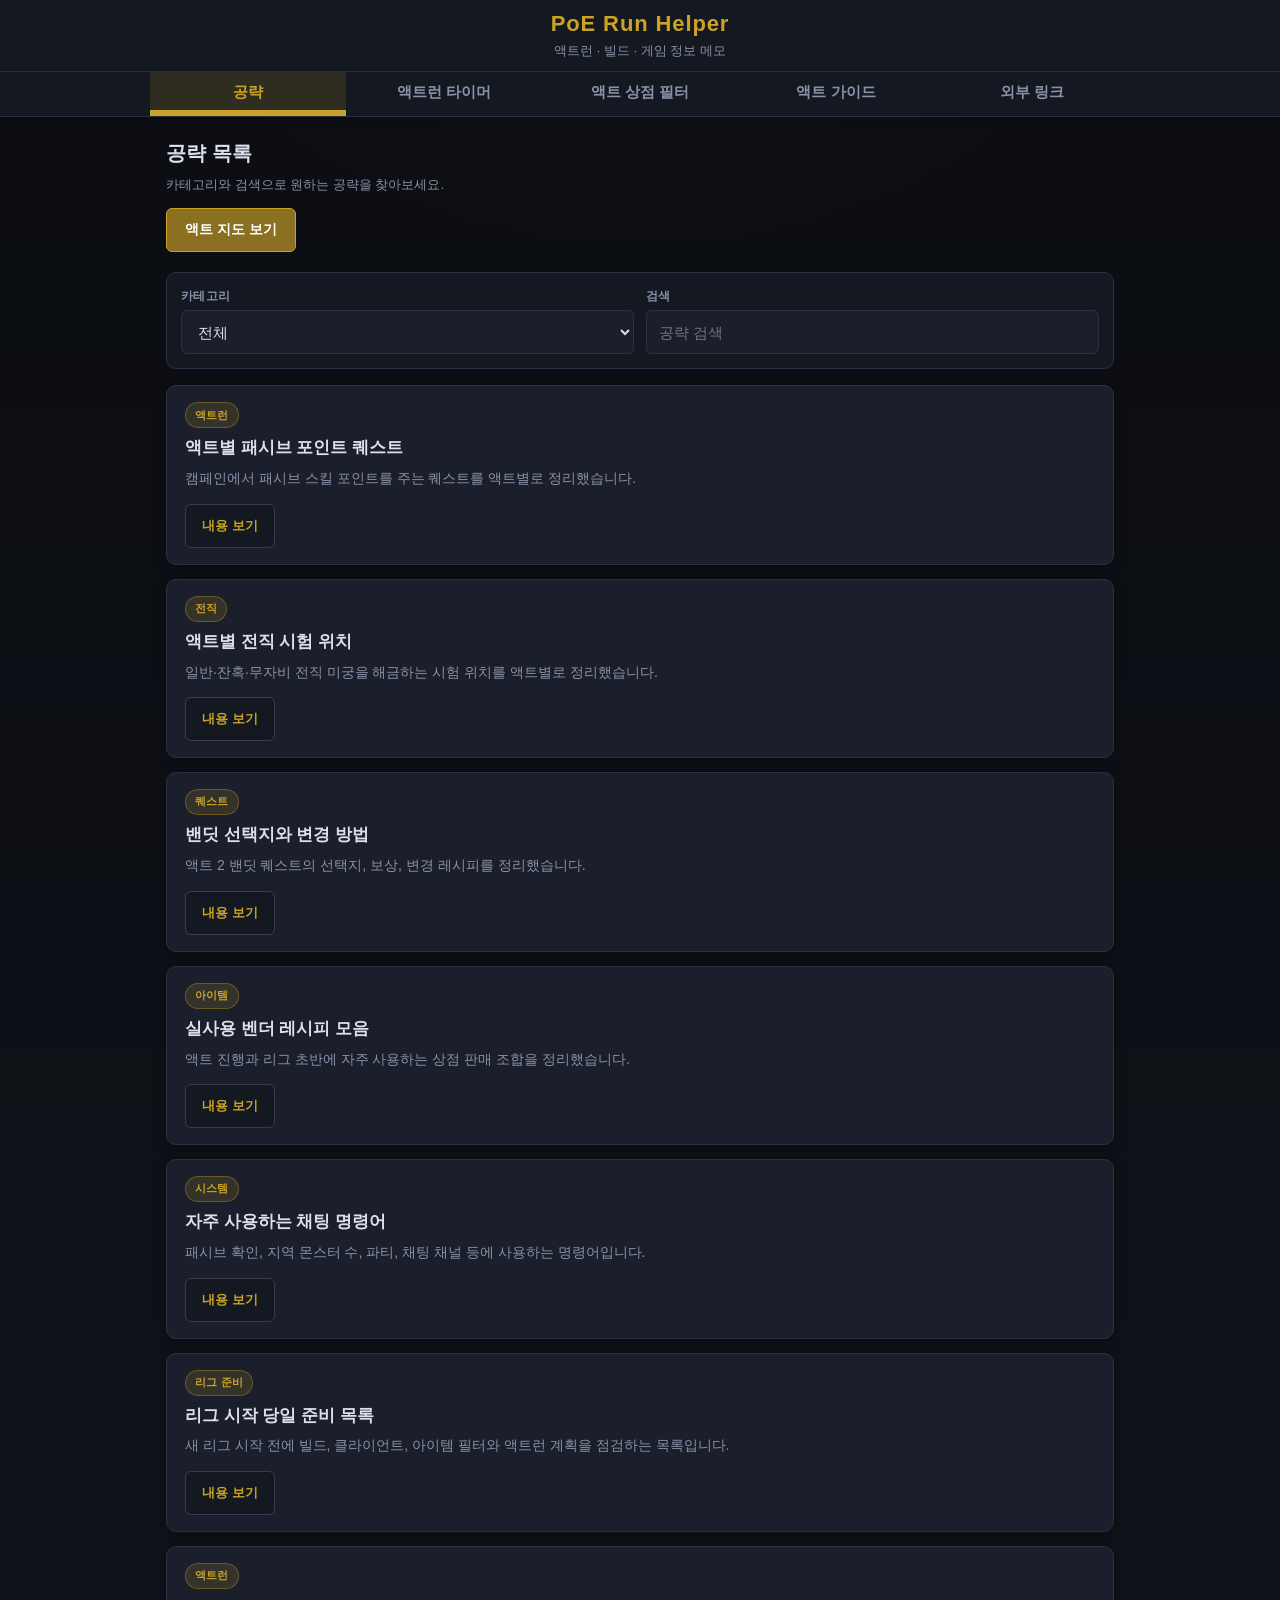
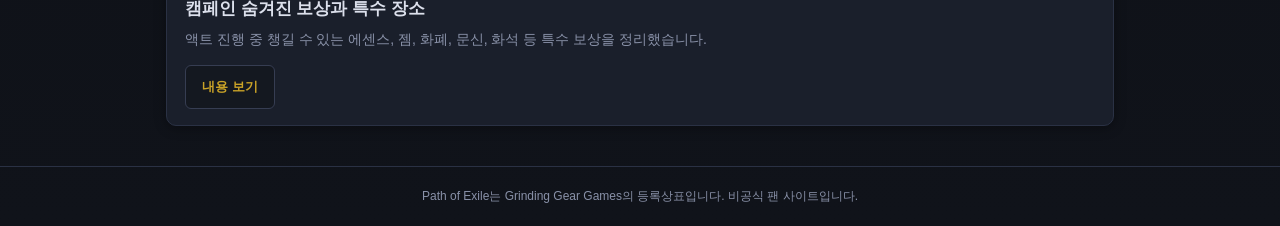
==== commit 809309ba: "액트 가이드 추가(액트1만)" ====
--- a/index.html
+++ b/index.html
@@ -8,6 +8,7 @@
   <link rel="stylesheet" href="css/style.css">
   <link rel="stylesheet" href="css/vendor-filter.css">
   <link rel="stylesheet" href="css/act-maps.css">
+  <link rel="stylesheet" href="css/act-guide.css">
 </head>
 <body>
   <header class="site-header">
@@ -29,6 +30,9 @@
         <button type="button" class="nav-btn" data-section="vendor-filter">액트 상점 필터</button>
       </li>
       <li>
+        <button type="button" class="nav-btn" data-section="act-guide">액트 가이드</button>
+      </li>
+      <li>
         <button type="button" class="nav-btn" data-section="links">외부 링크</button>
       </li>
     </ul>
@@ -63,6 +67,7 @@
       <div class="section-header">
         <h2 id="timer-heading">액트런 타이머</h2>
         <p class="section-desc">액트 1~10 구간 시간을 기록합니다. 새로고침 시 기록이 초기화됩니다.</p>
+        <button type="button" id="open-timer-popup" class="timer-popup-button">타이머 새 창으로 열기</button>
       </div>
 
       <div class="timer-panel" id="timer-panel">
@@ -76,7 +81,6 @@
         <button type="button" id="btn-pause" class="btn" disabled>일시정지</button>
         <button type="button" id="btn-resume" class="btn" disabled>재개</button>
         <button type="button" id="btn-reset" class="btn btn-danger">초기화</button>
-        <button type="button" id="open-timer-popup" class="btn btn-primary timer-popup-button">타이머 새 창으로 열기</button>
       </div>
 
       <div class="act-buttons">
@@ -126,9 +130,9 @@
           <p class="vendor-help">3.29 기본 흰 소켓을 고려해 색상과 순서는 보지 않고, 연결 수만 검색합니다.</p>
           <div class="vendor-radio-grid">
             <label class="vendor-choice"><input type="radio" name="vendor-link-count" value="" checked> 조건 없음</label>
-            <label class="vendor-choice"><input type="radio" name="vendor-link-count" value=".-."> 2링크 이상</label>
-            <label class="vendor-choice"><input type="radio" name="vendor-link-count" value=".-.-."> 3링크 이상</label>
-            <label class="vendor-choice"><input type="radio" name="vendor-link-count" value=".-.-.-."> 4링크 이상</label>
+            <label class="vendor-choice"><input type="radio" name="vendor-link-count" value="[rgbw]-[rgbw]"> 2링크 이상</label>
+            <label class="vendor-choice"><input type="radio" name="vendor-link-count" value="[rgbw]-[rgbw]-[rgbw]"> 3링크 이상</label>
+            <label class="vendor-choice"><input type="radio" name="vendor-link-count" value="[rgbw]-[rgbw]-[rgbw]-[rgbw]"> 4링크 이상</label>
           </div>
         </section>
 
@@ -157,6 +161,51 @@
           </div>
         </section>
       </div>
+    </section>
+
+    <section id="act-guide" class="content-section" aria-labelledby="act-guide-heading" hidden>
+      <div class="section-header">
+        <h2 id="act-guide-heading">액트 가이드</h2>
+        <p class="section-desc">상세 진행용 일반 가이드와 이동 동선 중심의 스피드런 가이드를 전환해서 볼 수 있습니다.</p>
+      </div>
+
+      <div class="act-guide-mode-tabs" role="tablist" aria-label="가이드 유형">
+        <button type="button" class="act-guide-mode is-active" data-guide-mode="normal" role="tab" aria-selected="true">일반</button>
+        <button type="button" class="act-guide-mode" data-guide-mode="speedrun" role="tab" aria-selected="false">스피드런</button>
+      </div>
+
+      <div class="act-guide-act-tabs" role="tablist" aria-label="액트 선택">
+        <button type="button" class="act-guide-act is-active" data-guide-act="1" role="tab" aria-selected="true">1장</button>
+        <button type="button" class="act-guide-act" disabled title="준비 중">2장</button>
+        <button type="button" class="act-guide-act" disabled title="준비 중">3장</button>
+        <button type="button" class="act-guide-act" disabled title="준비 중">4장</button>
+        <button type="button" class="act-guide-act" disabled title="준비 중">5장</button>
+        <button type="button" class="act-guide-act" disabled title="준비 중">6장</button>
+        <button type="button" class="act-guide-act" disabled title="준비 중">7장</button>
+        <button type="button" class="act-guide-act" disabled title="준비 중">8장</button>
+        <button type="button" class="act-guide-act" disabled title="준비 중">9장</button>
+        <button type="button" class="act-guide-act" disabled title="준비 중">10장</button>
+      </div>
+
+      <div class="act-guide-title-row">
+        <div>
+          <p id="act-guide-mode-label" class="act-guide-kicker">일반 가이드</p>
+          <h3 id="act-guide-title">1장 진행 순서</h3>
+        </div>
+        <button type="button" class="btn btn-primary" data-open-act-map="1">1장 지도 보기</button>
+      </div>
+
+      <p id="act-guide-summary" class="act-guide-summary"></p>
+      <ol id="act-guide-steps" class="act-guide-steps" aria-live="polite"></ol>
+
+      <aside class="act-guide-source" aria-label="참고 자료">
+        <strong>참고 자료</strong>
+        <p>poe.gy의 액트 가이드와 스피드런 가이드에서 진행 흐름을 참고하고, 이 사이트 용도에 맞게 문장을 새로 작성·요약했습니다.</p>
+        <div class="act-guide-source-links">
+          <a href="https://poe.gy/act" target="_blank" rel="noopener noreferrer">일반 가이드 원문 ↗</a>
+          <a href="https://poe.gy/act/speedrun" target="_blank" rel="noopener noreferrer">스피드런 원문 ↗</a>
+        </div>
+      </aside>
     </section>
 
     <section id="links" class="content-section" aria-labelledby="links-heading" hidden>
@@ -208,5 +257,7 @@
   <script src="js/app.js"></script>
   <script src="js/vendor-filter.js"></script>
   <script src="js/act-maps.js"></script>
+  <script src="js/act-guide-data.js"></script>
+  <script src="js/act-guide.js"></script>
 </body>
 </html>
--- a/css/act-guide.css
+++ b/css/act-guide.css
@@ -0,0 +1,196 @@
+/* 액트 가이드 */
+.act-guide-mode-tabs {
+  display: inline-flex;
+  gap: 0.4rem;
+  margin-bottom: 1rem;
+  padding: 0.3rem;
+  border: 1px solid rgba(255, 255, 255, 0.1);
+  border-radius: 12px;
+  background: rgba(255, 255, 255, 0.03);
+}
+
+.act-guide-mode,
+.act-guide-act {
+  min-height: 40px;
+  padding: 0.55rem 1rem;
+  border: 1px solid transparent;
+  border-radius: 9px;
+  background: transparent;
+  color: inherit;
+  cursor: pointer;
+}
+
+.act-guide-mode:hover,
+.act-guide-mode.is-active,
+.act-guide-act:hover,
+.act-guide-act.is-active {
+  border-color: var(--accent, #d59b45);
+  background: rgba(213, 155, 69, 0.16);
+}
+
+.act-guide-act-tabs {
+  display: flex;
+  gap: 0.45rem;
+  margin-bottom: 1.25rem;
+  padding-bottom: 0.25rem;
+  overflow-x: auto;
+}
+
+.act-guide-act {
+  flex: 0 0 auto;
+  min-width: 54px;
+  padding-inline: 0.7rem;
+  border-color: rgba(255, 255, 255, 0.1);
+  background: rgba(255, 255, 255, 0.025);
+}
+
+.act-guide-act:disabled {
+  opacity: 0.38;
+  cursor: not-allowed;
+}
+
+.act-guide-title-row {
+  display: flex;
+  align-items: center;
+  justify-content: space-between;
+  gap: 1rem;
+  margin-bottom: 0.6rem;
+}
+
+.act-guide-title-row h3 {
+  margin: 0;
+}
+
+.act-guide-kicker {
+  margin: 0 0 0.2rem;
+  color: var(--accent, #d59b45);
+  font-size: 0.84rem;
+}
+
+.act-guide-summary {
+  margin: 0 0 1.25rem;
+  color: var(--text-muted, #aaa39a);
+}
+
+.act-guide-steps {
+  display: grid;
+  gap: 0.8rem;
+  margin: 0;
+  padding: 0;
+  list-style: none;
+}
+
+.act-guide-step {
+  display: grid;
+  grid-template-columns: 42px minmax(0, 1fr);
+  gap: 0.85rem;
+  padding: 1rem;
+  border: 1px solid rgba(255, 255, 255, 0.09);
+  border-radius: 12px;
+  background: rgba(255, 255, 255, 0.025);
+}
+
+.act-guide-step-number {
+  display: grid;
+  place-items: center;
+  width: 38px;
+  height: 38px;
+  border: 1px solid rgba(213, 155, 69, 0.55);
+  border-radius: 50%;
+  background: rgba(213, 155, 69, 0.12);
+  color: var(--accent, #d59b45);
+  font-weight: 700;
+}
+
+.act-guide-step-heading {
+  display: flex;
+  align-items: center;
+  justify-content: space-between;
+  gap: 0.75rem;
+  margin-bottom: 0.45rem;
+}
+
+.act-guide-step-heading h4 {
+  margin: 0;
+  font-size: 1rem;
+}
+
+.act-guide-tags {
+  display: flex;
+  flex-wrap: wrap;
+  justify-content: flex-end;
+  gap: 0.35rem;
+}
+
+.act-guide-tag {
+  padding: 0.2rem 0.5rem;
+  border: 1px solid rgba(213, 155, 69, 0.35);
+  border-radius: 999px;
+  background: rgba(213, 155, 69, 0.09);
+  color: var(--accent, #d59b45);
+  font-size: 0.76rem;
+  white-space: nowrap;
+}
+
+.act-guide-action,
+.act-guide-note {
+  margin: 0;
+}
+
+.act-guide-note {
+  margin-top: 0.45rem;
+  padding-left: 0.7rem;
+  border-left: 2px solid rgba(213, 155, 69, 0.5);
+  color: var(--text-muted, #aaa39a);
+  font-size: 0.9rem;
+}
+
+.act-guide-source {
+  margin-top: 1.25rem;
+  padding: 1rem;
+  border: 1px solid rgba(255, 255, 255, 0.09);
+  border-radius: 12px;
+  background: rgba(255, 255, 255, 0.02);
+}
+
+.act-guide-source p {
+  margin: 0.4rem 0 0.7rem;
+  color: var(--text-muted, #aaa39a);
+}
+
+.act-guide-source-links {
+  display: flex;
+  flex-wrap: wrap;
+  gap: 0.9rem;
+}
+
+.act-guide-source a {
+  color: var(--accent, #d59b45);
+}
+
+@media (max-width: 640px) {
+  .act-guide-title-row,
+  .act-guide-step-heading {
+    align-items: flex-start;
+    flex-direction: column;
+  }
+
+  .act-guide-title-row .btn {
+    width: 100%;
+  }
+
+  .act-guide-step {
+    grid-template-columns: 34px minmax(0, 1fr);
+    gap: 0.65rem;
+    padding: 0.85rem;
+  }
+
+  .act-guide-step-number {
+    width: 32px;
+    height: 32px;
+  }
+
+  .act-guide-tags {
+    justify-content: flex-start;
+  }
+}
